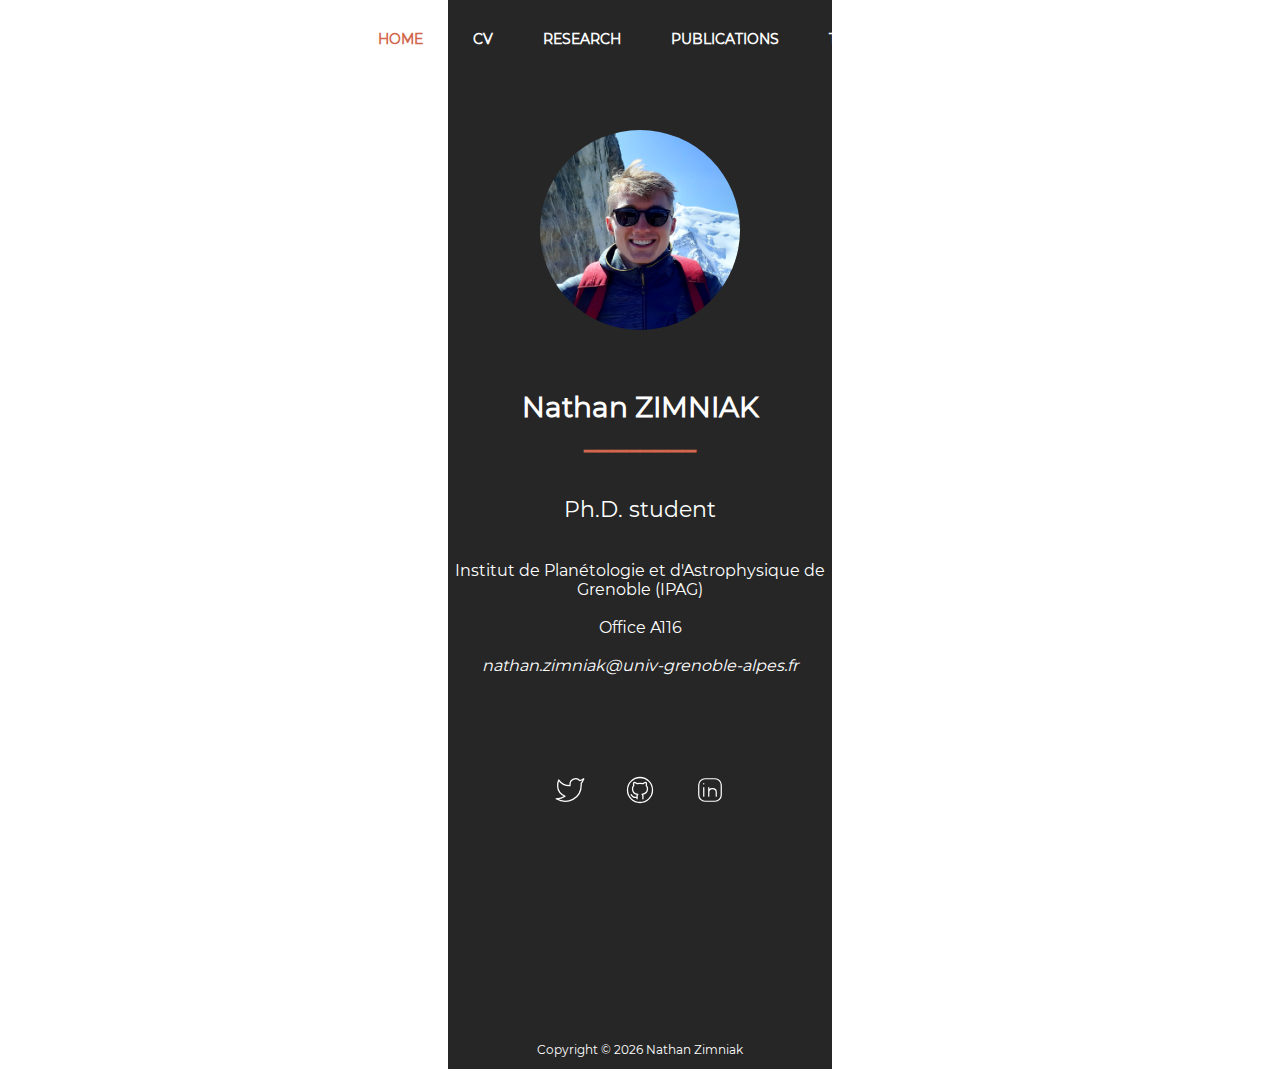
==== index.html @ 894bf159 "Rename home.html to index.html" ====
<html>
	<head>
		<!-- Titre de la page -->
		<title>Nathan Zimniak | Home</title>
		<!-- Icone de l'onglet -->
		<link rel="icon" type="image/svg+xml" href="assets/icons/logo.svg">
		<!--Fichier css -->
		<link rel="stylesheet" type="text/css" href="main.css">
	</head>
	
	<body>
		<!-- Header -->
		<nav class="nav-home">
			<a href="home.html" style="color: #D2674E">HOME</a>
			<a href="cv_nathan_zimniak.pdf" target="_blank">CV</a>
			<a href="research.html">RESEARCH</a>
			<a href="publications.html">PUBLICATIONS</a>
			<a href="teaching.html">TEACHING</a>
		</nav>
		
		<!-- Corps de la page -->
		<section class="profile">
			<!-- Image -->
			<img src="assets/img/picture.png" class="profile-rounded-img">
			<div>
				<!-- Carte id -->
				<h1>Nathan ZIMNIAK <br>
					<a style="color: #D2674E">________</a></h1>
				<br><br>
				<h2>Ph.D. student</h2>
				<br><br>
				<h3>Institut de Planétologie et d'Astrophysique de Grenoble (IPAG) <br><br>
					Office A116 <br><br>
					<i>nathan.zimniak@univ-grenoble-alpes.fr</i></h3>
				<!-- Logos rs -->
				<div class="logos">
					<a href="http://www.twitter.com" target="_blank"><img src="assets/icons/twitter.svg" alt="Logo 1"></a>
					<a href="https://github.com/nathanzimniak/" target="_blank"><img src="assets/icons/github.svg" alt="Logo 2"></a>
					<a href="https://www.linkedin.com/in/nathan-zimniak-2451b11b7/" target="_blank"><img src="assets/icons/linkedin.svg" alt="Logo 3"></a>
				</div>
			</div>
		</section>
		
		<!-- Footer -->
		<footer class="footer-home">
			<p>Copyright &copy; <script>document.write(new Date().getFullYear());</script> Nathan Zimniak</p>
		</footer>
		
	</body>
</html>
---- main.css ----
/*fonts*/
@font-face {
    font-family: 'Montserrat'; /*a name to be used later*/
    src: url('assets/fonts/Montserrat-Regular.ttf'); /*URL to font*/
}

/*corps*/
body {
	margin: 0;
	padding: 0;
	text-align: center;
	font-family: 'Montserrat', sans-serif;
	background-image: url('https://i.imgur.com/Tnxqra0.png');
	background-size: cover;
	background-position: center;
	background-attachment: fixed;
	color: white;
}

/*home*/
.nav-home {
	color: white;
	display: flex;
	justify-content: center;
	padding-top: 30px;
	height: 100px;
	position: relative;
	width: 30%; /* largeur de 80% de la page */
	margin: 0 auto; /* centrage horizontal de l'élément */
	background-color: rgba(0, 0, 0, 0.85);
}

.nav-home a {
	color: white;
	text-decoration: none;
	font-size: 14px;
	margin: 0 25px;
	font-weight: bold;
}
	
.nav-home a:hover {
	color: #D2674E;
}

.profile {
	display: flex;
	flex-direction: column; /* changer la direction de l'alignement des éléments en colonne */
	align-items: center;
	background-color: rgba(0, 0, 0, 0.85);
	height: 100%;
	width: 30%; /* largeur de 80% de la page */
	margin: 0 auto; /* centrage horizontal de l'élément */
}

.profile-rounded-img {
	border-radius: 50%;
	width: 200px;
	height: 200px;
	margin-bottom: 60px; /* ajouter une marge en bas de l'image */
}

.profile p {
	font-size: 16px;
	line-height: 24px;
	text-align: justify;
	width: 40%;
	font-weight: normal;
	color: white; /* couleur de texte blanche pour être lisible sur l'arrière-plan sombre */
}

.profile h1 {
	font-size: 28px; /* augmenter la taille de la police */
	font-weight: bold; /* mettre en gras */
	margin: 0; /* enlever les marges */
	color: white; /* couleur de texte blanche pour être lisible sur l'arrière-plan sombre */
}
	
.profile h2 {
	font-size: 22px;
	font-weight: normal;
	margin: 0;
	color: white;
}
	
.profile h3 {
	font-size: 16px;
	font-weight: normal;
	margin: 0;
	color: white;
}

.profile .logos {
	display: flex;
	justify-content: center;
}
    
.profile .logos img {
	border-radius: 0;
	width: 30px;
	height: 30px;
	margin: 20px; /* ajouter une marge en bas de l'image */
	margin-top: 100px; /* ajouter une marge en bas de l'image */
}

.footer-home {
	display: flex;
	flex-direction: column;
	align-items: center;
	background-color: rgba(0, 0, 0, 0.85);
	width: 30%;
	margin: 0 auto;
}
	
.footer-home p {
	font-size: 12px;
}
	
/*research*/
.nav-research {
	color: white;
	display: flex;
	justify-content: center;
	padding-top: 30px;
	height: 100px;
	position: relative;
	width: 40%; /* largeur de 80% de la page */
	margin: 0 auto; /* centrage horizontal de l'élément */
	background-color: rgba(0, 0, 0, 0.85);
}

.nav-research a {
	color: white;
	text-decoration: none;
	font-size: 14px;
	margin: 0 25px;
	font-weight: bold;
}
	
.nav-research a:hover {
	color: #D2674E;
}

.research {
	display: flex;
	flex-direction: column; /* changer la direction de l'alignement des éléments en colonne */
	align-items: center;
	background-color: rgba(0, 0, 0, 0.85);
	height: 100%;
	width: 40%; /* largeur de 80% de la page */
	margin: 0 auto; /* centrage horizontal de l'élément */
}

.research img {
	height: 200px;
}

.research p {
	font-size: 14px;
	line-height: 24px;
	text-align: justify;
	width: 80%;
	font-weight: normal;
	color: white; /* couleur de texte blanche pour être lisible sur l'arrière-plan sombre */
}
	
.research figcaption {
	display: flex;
	margin: auto;
	margin-top: 10px; /* ajouter une marge en bas de l'image */
	margin-bottom: 20px; /* ajouter une marge en bas de l'image */
	line-height: 18px;
	font-size: 12px;
	font-style: italic;
	max-width: 70%; /* Largeur maximale de 50% de la figure */
}

.research h1 {
	font-size: 28px; /* augmenter la taille de la police */
	font-weight: bold; /* mettre en gras */
	margin: 0; /* enlever les marges */
	color: white; /* couleur de texte blanche pour être lisible sur l'arrière-plan sombre */
}
	
.research h2 {
	font-size: 17px;
	font-weight: normal;
	margin: 0;
	color: white;
}
	
.footer-research {
	display: flex;
	flex-direction: column;
	align-items: center;
	background-color: rgba(0, 0, 0, 0.85);
	width: 40%;
	margin: 0 auto;
}
	
.footer-research p {
	font-size: 12px;
}
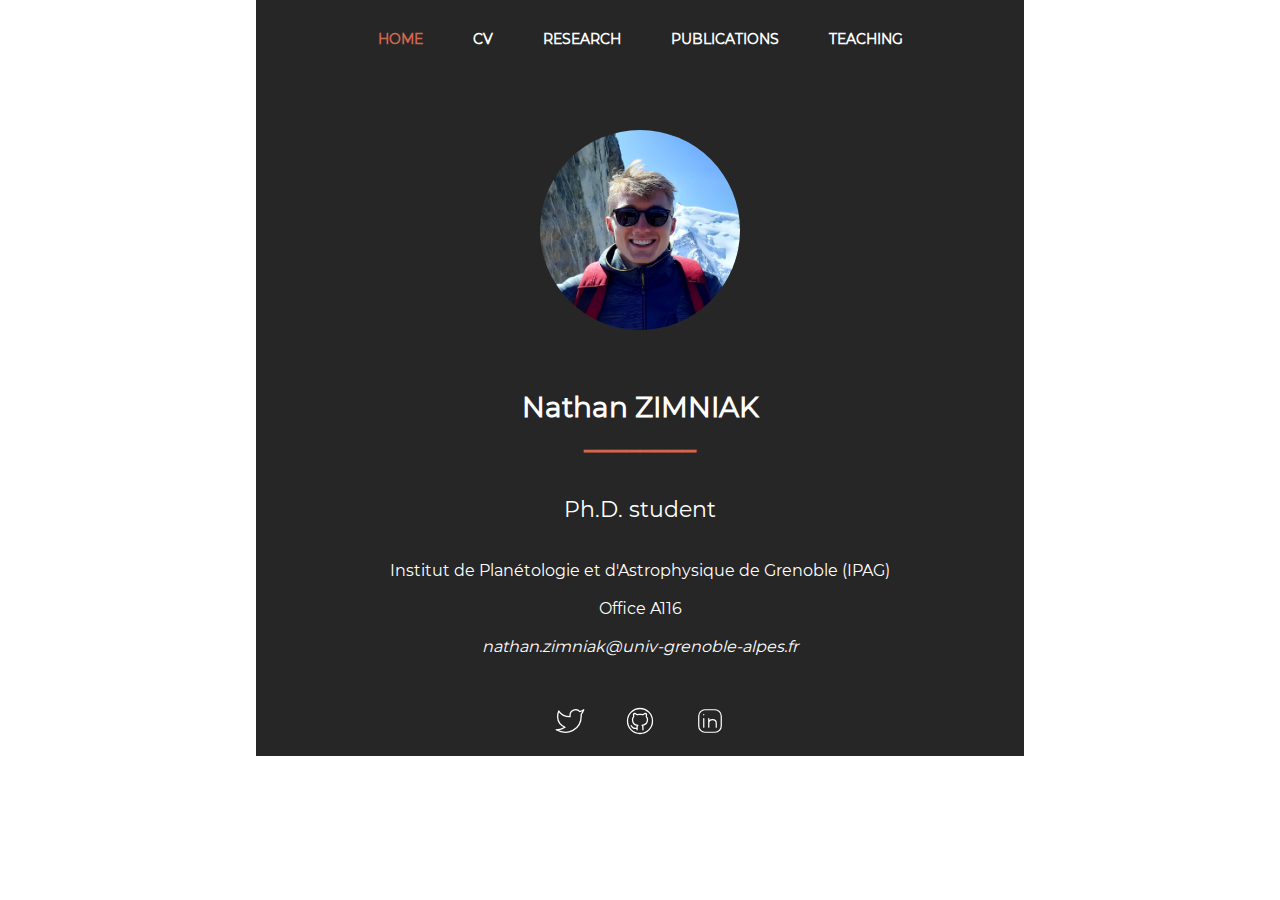
==== commit 76dc534b: "Add files via upload" ====
--- a/index.html
+++ b/index.html
@@ -11,7 +11,7 @@
 	<body>
 		<!-- Header -->
 		<nav class="nav-home">
-			<a href="home.html" style="color: #D2674E">HOME</a>
+			<a href="index.html" style="color: #D2674E">HOME</a>
 			<a href="cv_nathan_zimniak.pdf" target="_blank">CV</a>
 			<a href="research.html">RESEARCH</a>
 			<a href="publications.html">PUBLICATIONS</a>
@@ -19,9 +19,9 @@
 		</nav>
 		
 		<!-- Corps de la page -->
-		<section class="profile">
+		<section class="home">
 			<!-- Image -->
-			<img src="assets/img/picture.png" class="profile-rounded-img">
+			<img src="assets/img/picture.png" class="home-rounded-img">
 			<div>
 				<!-- Carte id -->
 				<h1>Nathan ZIMNIAK <br>
@@ -41,10 +41,10 @@
 			</div>
 		</section>
 		
-		<!-- Footer -->
+		<!-- Footer 
 		<footer class="footer-home">
 			<p>Copyright &copy; <script>document.write(new Date().getFullYear());</script> Nathan Zimniak</p>
-		</footer>
+		</footer>-->
 		
 	</body>
 </html>
--- a/main.css
+++ b/main.css
@@ -26,7 +26,7 @@
 	padding-top: 30px;
 	height: 100px;
 	position: relative;
-	width: 30%; /* largeur de 80% de la page */
+	width: 768px; /*30% de 2560px*/
 	margin: 0 auto; /* centrage horizontal de l'élément */
 	background-color: rgba(0, 0, 0, 0.85);
 }
@@ -43,24 +43,23 @@
 	color: #D2674E;
 }
 
-.profile {
+.home {
 	display: flex;
 	flex-direction: column; /* changer la direction de l'alignement des éléments en colonne */
 	align-items: center;
 	background-color: rgba(0, 0, 0, 0.85);
-	height: 100%;
-	width: 30%; /* largeur de 80% de la page */
-	margin: 0 auto; /* centrage horizontal de l'élément */
-}
-
-.profile-rounded-img {
+	width: 768px; /*30% de 2560px*/
+	margin: 0 auto; /* centrage horizontal de l'élément */
+}
+
+.home-rounded-img {
 	border-radius: 50%;
 	width: 200px;
 	height: 200px;
 	margin-bottom: 60px; /* ajouter une marge en bas de l'image */
 }
 
-.profile p {
+.home p {
 	font-size: 16px;
 	line-height: 24px;
 	text-align: justify;
@@ -69,51 +68,52 @@
 	color: white; /* couleur de texte blanche pour être lisible sur l'arrière-plan sombre */
 }
 
-.profile h1 {
+.home h1 {
 	font-size: 28px; /* augmenter la taille de la police */
 	font-weight: bold; /* mettre en gras */
 	margin: 0; /* enlever les marges */
 	color: white; /* couleur de texte blanche pour être lisible sur l'arrière-plan sombre */
 }
 	
-.profile h2 {
+.home h2 {
 	font-size: 22px;
 	font-weight: normal;
 	margin: 0;
 	color: white;
 }
 	
-.profile h3 {
+.home h3 {
 	font-size: 16px;
 	font-weight: normal;
 	margin: 0;
 	color: white;
 }
 
-.profile .logos {
+.home .logos {
 	display: flex;
 	justify-content: center;
 }
     
-.profile .logos img {
+.home .logos img {
 	border-radius: 0;
 	width: 30px;
 	height: 30px;
 	margin: 20px; /* ajouter une marge en bas de l'image */
-	margin-top: 100px; /* ajouter une marge en bas de l'image */
+	margin-top: 50px; /* ajouter une marge en haut de l'image */
 }
 
 .footer-home {
 	display: flex;
 	flex-direction: column;
-	align-items: center;
-	background-color: rgba(0, 0, 0, 0.85);
-	width: 30%;
+	background-color: rgba(0, 0, 0, 0.85);
+	width: 768px; /*30% de 2560px*/
 	margin: 0 auto;
+	/*height: 35%;*/
 }
 	
 .footer-home p {
 	font-size: 12px;
+	/*margin-top: 200px;*/
 }
 	
 /*research*/
@@ -124,7 +124,7 @@
 	padding-top: 30px;
 	height: 100px;
 	position: relative;
-	width: 40%; /* largeur de 80% de la page */
+	width: 1024px; /*40% de 2560px*/
 	margin: 0 auto; /* centrage horizontal de l'élément */
 	background-color: rgba(0, 0, 0, 0.85);
 }
@@ -146,8 +146,7 @@
 	flex-direction: column; /* changer la direction de l'alignement des éléments en colonne */
 	align-items: center;
 	background-color: rgba(0, 0, 0, 0.85);
-	height: 100%;
-	width: 40%; /* largeur de 80% de la page */
+	width: 1024px; /*40% de 2560px*/
 	margin: 0 auto; /* centrage horizontal de l'élément */
 }
 
@@ -194,10 +193,12 @@
 	flex-direction: column;
 	align-items: center;
 	background-color: rgba(0, 0, 0, 0.85);
-	width: 40%;
+	height: 35%;
+	width: 1024px; /*40% de 2560px*/
 	margin: 0 auto;
 }
 	
 .footer-research p {
 	font-size: 12px;
-}
+	/*margin-top: 200px;*/
+}
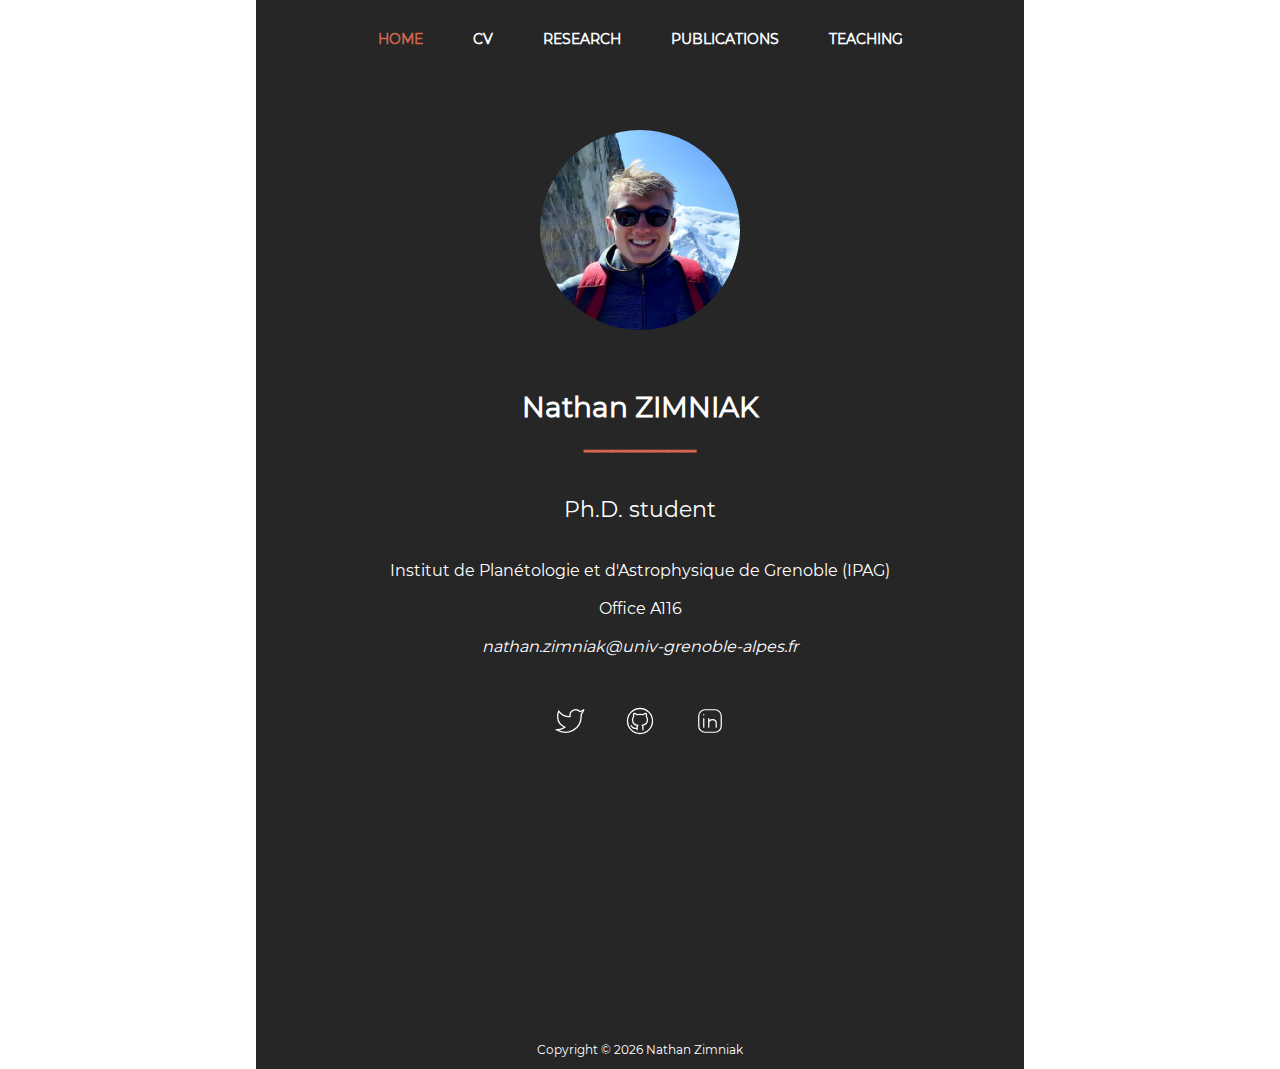
==== commit 92d04052: "Add files via upload" ====
--- a/index.html
+++ b/index.html
@@ -41,10 +41,10 @@
 			</div>
 		</section>
 		
-		<!-- Footer 
+		<!-- Footer -->
 		<footer class="footer-home">
 			<p>Copyright &copy; <script>document.write(new Date().getFullYear());</script> Nathan Zimniak</p>
-		</footer>-->
+		</footer>
 		
 	</body>
 </html>
--- a/main.css
+++ b/main.css
@@ -48,6 +48,7 @@
 	flex-direction: column; /* changer la direction de l'alignement des éléments en colonne */
 	align-items: center;
 	background-color: rgba(0, 0, 0, 0.85);
+	height: 100%;
 	width: 768px; /*30% de 2560px*/
 	margin: 0 auto; /* centrage horizontal de l'élément */
 }
